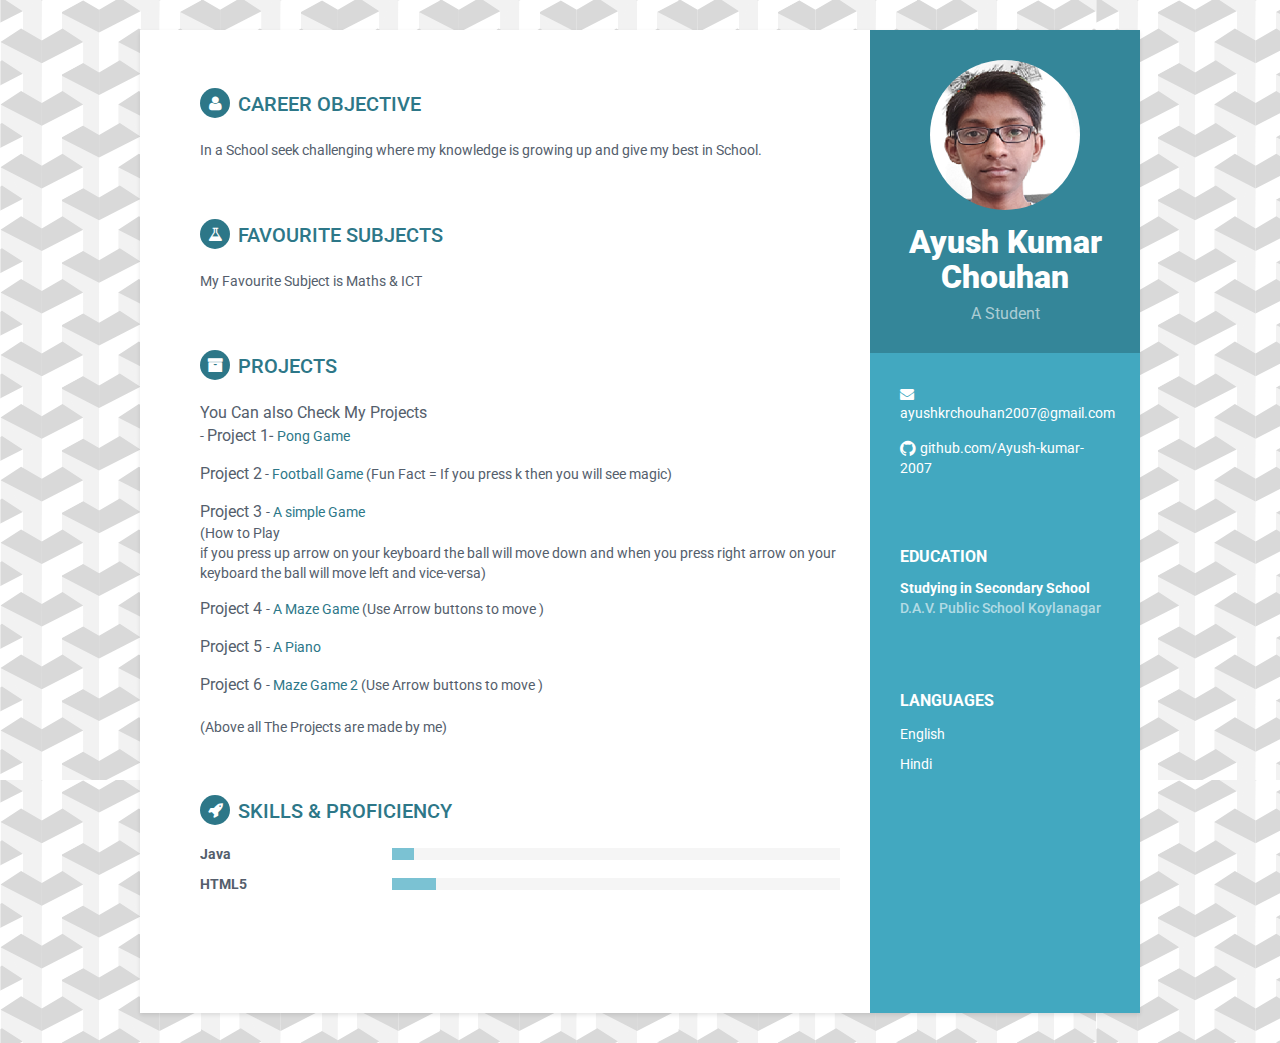
==== about.html @ 57959776 "about added" ====
<!DOCTYPE html>
<html lang="en">
<head>
    <title>Ayush Kumar Chouhan | Profile</title>
    
         
    <link href='https://fonts.googleapis.com/css?family=Roboto:400,500,400italic,300italic,300,500italic,700,700italic,900,900italic' rel='stylesheet' type='text/css'>
  
    <link rel="stylesheet" href="assets/plugins/bootstrap/css/bootstrap.min.css">   
 
    <link rel="stylesheet" href="assets/plugins/font-awesome/css/font-awesome.css">
    
    

    <link id="theme-style" rel="stylesheet" href="assets/css/styles.css">
   
</head> 

<body>
    <div class="wrapper">
        <div class="sidebar-wrapper">
            
            <div class="profile-container">
                <img class="profile img-circle" src="assets/images/profile.png" alt="profile pic">
                <h1 class="name">Ayush Kumar Chouhan</h1>
                <h3 class="tagline">A Student</h3>
            </div>
            
            <div class="contact-container container-block">
                <ul class="list-unstyled contact-list">
                    <li class="email"><i class="fa fa-envelope"></i>ayushkrchouhan2007@gmail.com</li>
                    <li class="github"><i class="fa fa-github"></i><a href="https://github.com/Ayush-kumar-2007" target="blank">github.com/Ayush-kumar-2007</a></li>
                </ul>
            </div><!--//contact-container-->
            <div class="education-container container-block">
                <h2 class="container-block-title">Education</h2>
                <div class="item">
                    <h4 class="degree">Studying in Secondary School</h4>
                    <h5 class="meta">D.A.V. Public School Koylanagar</h5>
                </div><!--//item-->
                <div class="item">
                </div><!--//item-->
            </div><!--//education-container-->
            
            <div class="languages-container container-block">
                <h2 class="container-block-title">Languages</h2>
                <ul class="list-unstyled interests-list">
                    <li>English</li>
                    <li>Hindi</li>
                </ul>
            </div>
            
        </div><!--//sidebar-wrapper-->
        
        <div class="main-wrapper">
            
            <section class="section summary-section">
                <h2 class="section-title"><i class="fa fa-user"></i>Career Objective</h2>
                <div class="summary">
                    <p>
                        In a School seek challenging where my knowledge is growing up and give my best in School.
                    </p>
                </div><!--//summary-->
            </section><!--//section-->
            
            <section class="section projects-section">
                <h2 class="section-title"><i class="fa fa-flask"></i>Favourite Subjects</h2>
                
                <div class="item">
                    <span class="intro">
                        <p>
                           My Favourite Subject is Maths & ICT
                        </p>
                    </span>
                    
                </div><!--//item-->
               
            </section><!--//section-->
            
            <section class="section projects-section">
                <h2 class="section-title"><i class="fa fa-archive"></i>Projects</h2>
                <div class="item">
                    <span class="project-title">You Can also Check My Projects</span> <br> - <span class="project-tagline">  <font size="3">Project 1- </font> <a href="https://studio.code.org/projects/gamelab/sIi-Jqfs41aet7sMXX2eNyob5i8019ndGOObF922ohw" target="blank">Pong Game</a></span>
                    
                </div><!--//item-->
                
                <div class="item">
                    <span class="project-title"> Project 2</span> - <span class="project-tagline"> <a href="https://studio.code.org/projects/gamelab/DvLdRyo5jhq8iLckbnkSimEF_PD_-lhRLtNPhycQT34">Football Game </a> (Fun Fact = If you press k then you will see magic) </span>
                    
                </div><!--//item-->
                
                 <div class="item">
                    <span class="project-title">Project 3 </span> - <span class="project-tagline"> <a href="https://studio.code.org/projects/gamelab/GGuZyexCIGNQZ3ugkaerF1bTC1xPENV4XfDHqOTixfQ" target="blank">A simple Game</a> <br>(How to Play <br> if you press up arrow on your keyboard the ball will move down and when you press right arrow on your keyboard the ball will move left and vice-versa) </span>
                    
                </div><!--//item-->
                
                <div class="item">
                    <span class="project-title">Project 4 </span> - <span class="project-tagline"><a href="https://studio.code.org/projects/gamelab/IquULp8qav3FebZLFwbIYFUIpH9MjHSm5jwP72tlq7M"target="blank">A Maze Game</a> (Use Arrow buttons to move ) </span>
                    
                </div><!--//item-->
                <div class="item">
                    <span class="project-title">Project 5 </span> - 
                    <span class="project-tagline"> <a href="https://studio.code.org/projects/gamelab/02dEs06CFJ-ZDWbVqGrD7vRgRwXvkgWqB7Hs9LrtUX8" target="blank">A Piano </a></span>
                </div><!--//item-->
                <div class="item">
                    <span class="project-title">Project 6 </span> - <span class="project-tagline"> <a href="https://studio.code.org/projects/gamelab/LWfmQqvpR6gugABB9u8kDCw5LNPrqfOjS18NyGTEDIY" target="blank">Maze Game 2 </a> (Use Arrow buttons to move )<br> <br> (Above all The Projects are made by me) </span>
                </div><!--//item-->
            </section><!--//section-->
            
            <section class="skills-section section">
                <h2 class="section-title"><i class="fa fa-rocket"></i>Skills &amp; Proficiency</h2>
                <div class="skillset">        
                    <div class="item">
                        <h3 class="level-title">Java</h3>
                        <div class="level-bar">
                            <div class="level-bar-inner" data-level="5%">
                            </div>                                      
                        </div><!--//level-bar-->                                 
                    </div>
                    
                    <div>
                       
                        <div>
                            <div >
                            </div>                                      
                        </div><!--//level-bar-->                                 
                    </div><!--//item-->
                    
                    
                    
                   <div>
                      
                                                        
                    </div><!--//item-->
                    
                    <div>
                                                        
                    </div><!--//item-->

                    <div class="item">
                        <h3 class="level-title">HTML5</h3>
                        <div class="level-bar">
                            <div class="level-bar-inner" data-level="10%">
                            </div>                                      
                        </div><!--//level-bar-->                                 
                    </div><!--//item-->
                    
                    
                    <div >
                                                       
                    </div><!--//item-->
                    
                    
                    
                    <div>
                                                       
                    </div><!--//item-->
                </div>  
            </section><!--//skills-section-->
            
        </div><!--//main-body-->
    </div>
    <!-- Javascript -->          
    <script type="text/javascript" src="assets/plugins/jquery-1.11.3.min.js"></script>
    <script type="text/javascript" src="assets/plugins/bootstrap/js/bootstrap.min.js"></script>    
    <!-- custom js -->
    <script type="text/javascript" src="assets/js/main.js"></script>            
</body>
</html>
---- assets/css/styles.css ----
/*   
 * Template Name: Orbit - Responsive Resume/CV Template for Developers
 * Version: 1.0
 * Author: Xiaoying Riley
 * Twitter: @3rdwave_themes
 * License: Creative Commons Attribution 3.0 License
 * Website: http://themes.3rdwavemedia.com/
*/
/* styles.css */
/* ======= Base ======= */
body {
  font-family: 'Roboto', sans-serif;
  color: #545E6C;
  background-image: url("bg.png");
  font-size: 14px;
  padding: 30px;
  -webkit-font-smoothing: antialiased;
  -moz-osx-font-smoothing: grayscale;
}
h1,
h2,
h3,
h4,
h5,
h6 {
  font-weight: 700;
}
a {
  color: #2d7788;
  -webkit-transition: all 0.4s ease-in-out;
  -moz-transition: all 0.4s ease-in-out;
  -ms-transition: all 0.4s ease-in-out;
  -o-transition: all 0.4s ease-in-out;
}
a:hover {
  text-decoration: underline;
  color: #1a454f;
}
a:focus {
  text-decoration: none;
}
p {
  line-height: 1.5;
}
.wrapper {
  background: #42A8C0;
  max-width: 1000px;
  margin: 0 auto;
  position: relative;
  box-shadow: 0px 2px 4px rgba(0, 0, 0, 0.1);
}
.sidebar-wrapper {
  background: #42A8C0;
  position: absolute;
  right: 0;
  width: 270px;
  height: 100%;
  min-height: 800px;
  color: #fff;
}
.sidebar-wrapper a {
  color: #fff;
}
.sidebar-wrapper .profile-container {
  padding: 30px;
  background: rgba(0, 0, 0, 0.2);
  text-align: center;
  color: #fff;
}
.sidebar-wrapper .name {
  font-size: 32px;
  font-weight: 900;
  margin-top: 0;
  margin-bottom: 10px;
}
.sidebar-wrapper .tagline {
  color: rgba(255, 255, 255, 0.6);
  font-size: 16px;
  font-weight: 400;
  margin-top: 0;
  margin-bottom: 0;
}
.sidebar-wrapper .profile {
  margin-bottom: 15px;
}
.sidebar-wrapper .contact-list .fa {
  margin-right: 5px;
  font-size: 18px;
  vertical-align: middle;
}
.sidebar-wrapper .contact-list li {
  margin-bottom: 15px;
}
.sidebar-wrapper .contact-list li:last-child {
  margin-bottom: 0;
}
.sidebar-wrapper .contact-list .email .fa {
  font-size: 14px;
}
.sidebar-wrapper .container-block {
  padding: 30px;
}
.sidebar-wrapper .container-block-title {
  text-transform: uppercase;
  font-size: 16px;
  font-weight: 700;
  margin-top: 0;
  margin-bottom: 15px;
}
.sidebar-wrapper .degree {
  font-size: 14px;
  margin-top: 0;
  margin-bottom: 5px;
}
.sidebar-wrapper .education-container .item {
  margin-bottom: 15px;
}
.sidebar-wrapper .education-container .item:last-child {
  margin-bottom: 0;
}
.sidebar-wrapper .education-container .meta {
  color: rgba(255, 255, 255, 0.6);
  font-weight: 500;
  margin-bottom: 0px;
  margin-top: 0;
}
.sidebar-wrapper .education-container .time {
  color: rgba(255, 255, 255, 0.6);
  font-weight: 500;
  margin-bottom: 0px;
}
.sidebar-wrapper .languages-container .lang-desc {
  color: rgba(255, 255, 255, 0.6);
}
.sidebar-wrapper .languages-list {
  margin-bottom: 0;
}
.sidebar-wrapper .languages-list li {
  margin-bottom: 10px;
}
.sidebar-wrapper .languages-list li:last-child {
  margin-bottom: 0;
}
.sidebar-wrapper .interests-list {
  margin-bottom: 0;
}
.sidebar-wrapper .interests-list li {
  margin-bottom: 10px;
}
.sidebar-wrapper .interests-list li:last-child {
  margin-bottom: 0;
}
.main-wrapper {
  background: #fff;
  padding: 60px;
  padding-right: 300px;
}
.main-wrapper .section-title {
  text-transform: uppercase;
  font-size: 20px;
  font-weight: 500;
  color: #2d7788;
  position: relative;
  margin-top: 0;
  margin-bottom: 20px;
}
.main-wrapper .section-title .fa {
  width: 30px;
  height: 30px;
  margin-right: 8px;
  display: inline-block;
  color: #fff;
  -webkit-border-radius: 50%;
  -moz-border-radius: 50%;
  -ms-border-radius: 50%;
  -o-border-radius: 50%;
  border-radius: 50%;
  -moz-background-clip: padding;
  -webkit-background-clip: padding-box;
  background-clip: padding-box;
  background: #2d7788;
  text-align: center;
  padding-top: 8px;
  font-size: 16px;
  position: relative;
  top: -2px;
}
.main-wrapper .section {
  margin-bottom: 60px;
}
.main-wrapper .experiences-section .item {
  margin-bottom: 30px;
}
.main-wrapper .upper-row {
  position: relative;
  overflow: hidden;
  margin-bottom: 2px;
}
.main-wrapper .job-title {
  color: #3F4650;
  font-size: 16px;
  margin-top: 0;
  margin-bottom: 0;
  font-weight: 500;
}
.main-wrapper .time {
  position: absolute;
  right: 0;
  top: 0;
  color: #97AAC3;
}
.main-wrapper .company {
  margin-bottom: 10px;
  color: #97AAC3;
}
.main-wrapper .project-title {
  font-size: 16px;
  font-weight: 400;
  margin-top: 0;
  margin-bottom: 5px;
}
.main-wrapper .projects-section .intro {
  margin-bottom: 30px;
}
.main-wrapper .projects-section .item {
  margin-bottom: 15px;
}
.skillset .item {
  margin-bottom: 15px;
  overflow: hidden;
}
.skillset .level-title {
  font-size: 14px;
  margin-top: 0;
  margin-bottom: 12px;
}
.skillset .level-bar {
  height: 12px;
  background: #f5f5f5;
}
.skillset .level-bar-inner {
  height: 12px;
  background: #7bc2d3;
}
.footer {
  padding: 30px;
  padding-top: 60px;
}
.footer .copyright {
  line-height: 1.6;
  color: #545E6C;
  font-size: 13px;
}
.footer .fa-heart {
  color: #fb866a;
}
/* Extra small devices (phones, less than 768px) */
@media (max-width: 767px) {
  .sidebar-wrapper {
    position: static;
    width: inherit;
  }
  .main-wrapper {
    padding: 30px;
  }
  .main-wrapper .time {
    position: static;
    display: block;
    margin-top: 5px;
  }
  .main-wrapper .upper-row {
    margin-bottom: 0;
  }
}
/* Small devices (tablets, 768px and up) */
/* Medium devices (desktops, 992px and up) */
@media (min-width: 992px) {
  .skillset .level-title {
    display: inline-block;
    float: left;
    width: 30%;
    margin-bottom: 0;
  }
  .skillset .level-bar {
    display: inline-block;
    width: 70%;
    float: left;
    position: relative;
    top: 1px;
  }
}
/* Large devices (large desktops, 1200px and up) */
/* Ex-Large devices (large desktops, 1200px and up) */
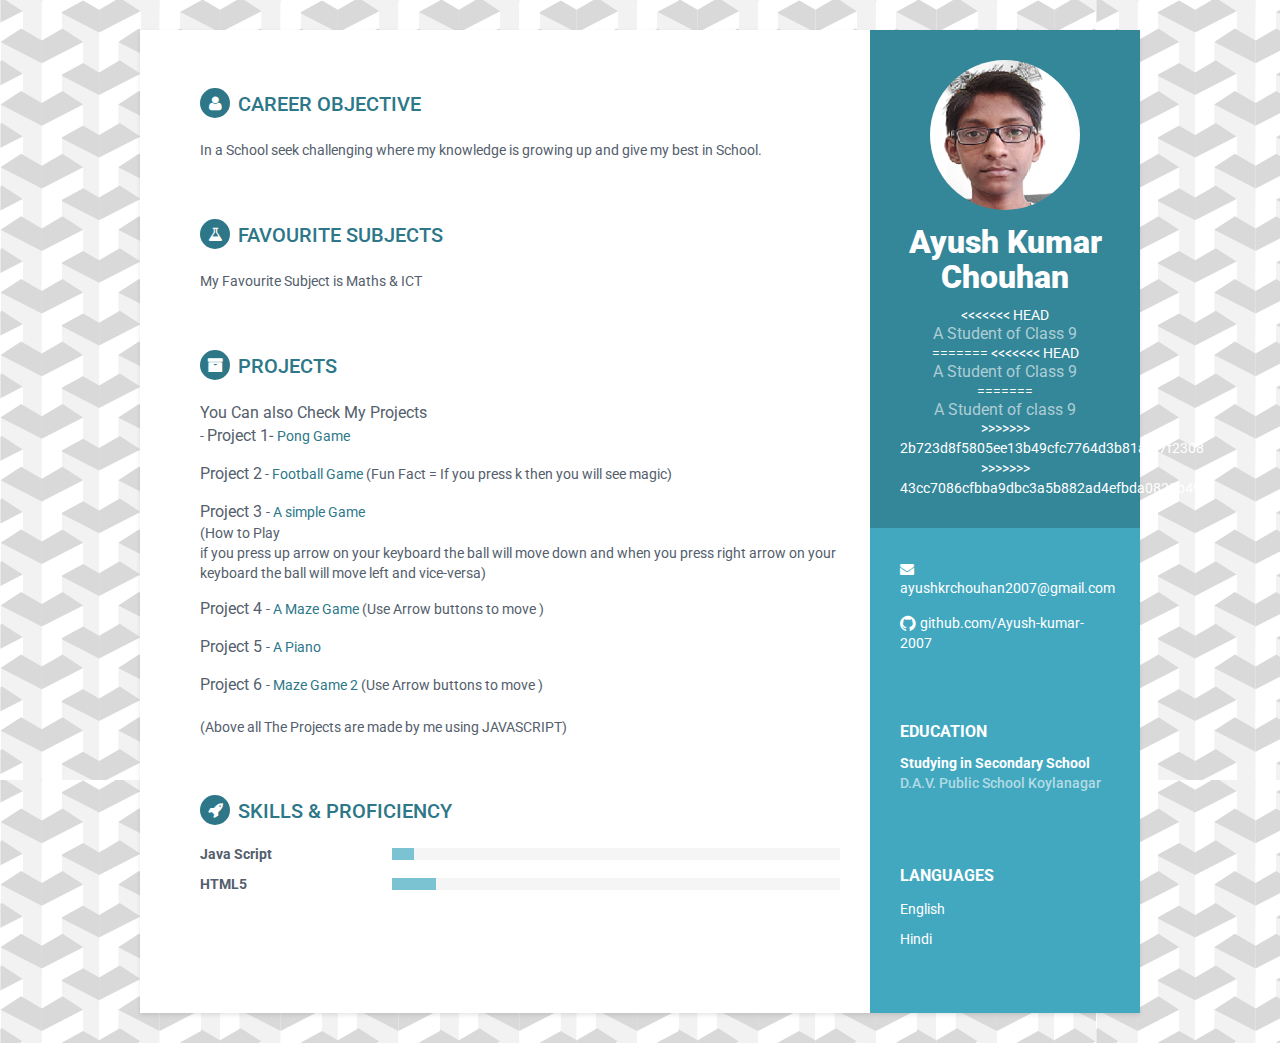
==== commit aca0d17c: "about added" ====
--- a/about.html
+++ b/about.html
@@ -23,7 +23,15 @@
             <div class="profile-container">
                 <img class="profile img-circle" src="assets/images/profile.png" alt="profile pic">
                 <h1 class="name">Ayush Kumar Chouhan</h1>
-                <h3 class="tagline">A Student</h3>
+<<<<<<< HEAD
+                <h3 class="tagline">A Student of Class 9</h3>
+=======
+<<<<<<< HEAD
+                <h3 class="tagline">A Student of Class 9</h3>
+=======
+                <h3 class="tagline">A Student of class 9</h3>
+>>>>>>> 2b723d8f5805ee13b49cfc7764d3b81a3f7f2308
+>>>>>>> 43cc7086cfbba9dbc3a5b882ad4efbda0823b49f
             </div>
             
             <div class="contact-container container-block">
@@ -103,7 +111,7 @@
                     <span class="project-tagline"> <a href="https://studio.code.org/projects/gamelab/02dEs06CFJ-ZDWbVqGrD7vRgRwXvkgWqB7Hs9LrtUX8" target="blank">A Piano </a></span>
                 </div><!--//item-->
                 <div class="item">
-                    <span class="project-title">Project 6 </span> - <span class="project-tagline"> <a href="https://studio.code.org/projects/gamelab/LWfmQqvpR6gugABB9u8kDCw5LNPrqfOjS18NyGTEDIY" target="blank">Maze Game 2 </a> (Use Arrow buttons to move )<br> <br> (Above all The Projects are made by me) </span>
+                    <span class="project-title">Project 6 </span> - <span class="project-tagline"> <a href="https://studio.code.org/projects/gamelab/LWfmQqvpR6gugABB9u8kDCw5LNPrqfOjS18NyGTEDIY" target="blank">Maze Game 2 </a> (Use Arrow buttons to move )<br> <br> (Above all The Projects are made by me using JAVASCRIPT) </span>
                 </div><!--//item-->
             </section><!--//section-->
             
@@ -111,7 +119,7 @@
                 <h2 class="section-title"><i class="fa fa-rocket"></i>Skills &amp; Proficiency</h2>
                 <div class="skillset">        
                     <div class="item">
-                        <h3 class="level-title">Java</h3>
+                        <h3 class="level-title">Java Script</h3>
                         <div class="level-bar">
                             <div class="level-bar-inner" data-level="5%">
                             </div>                                      
